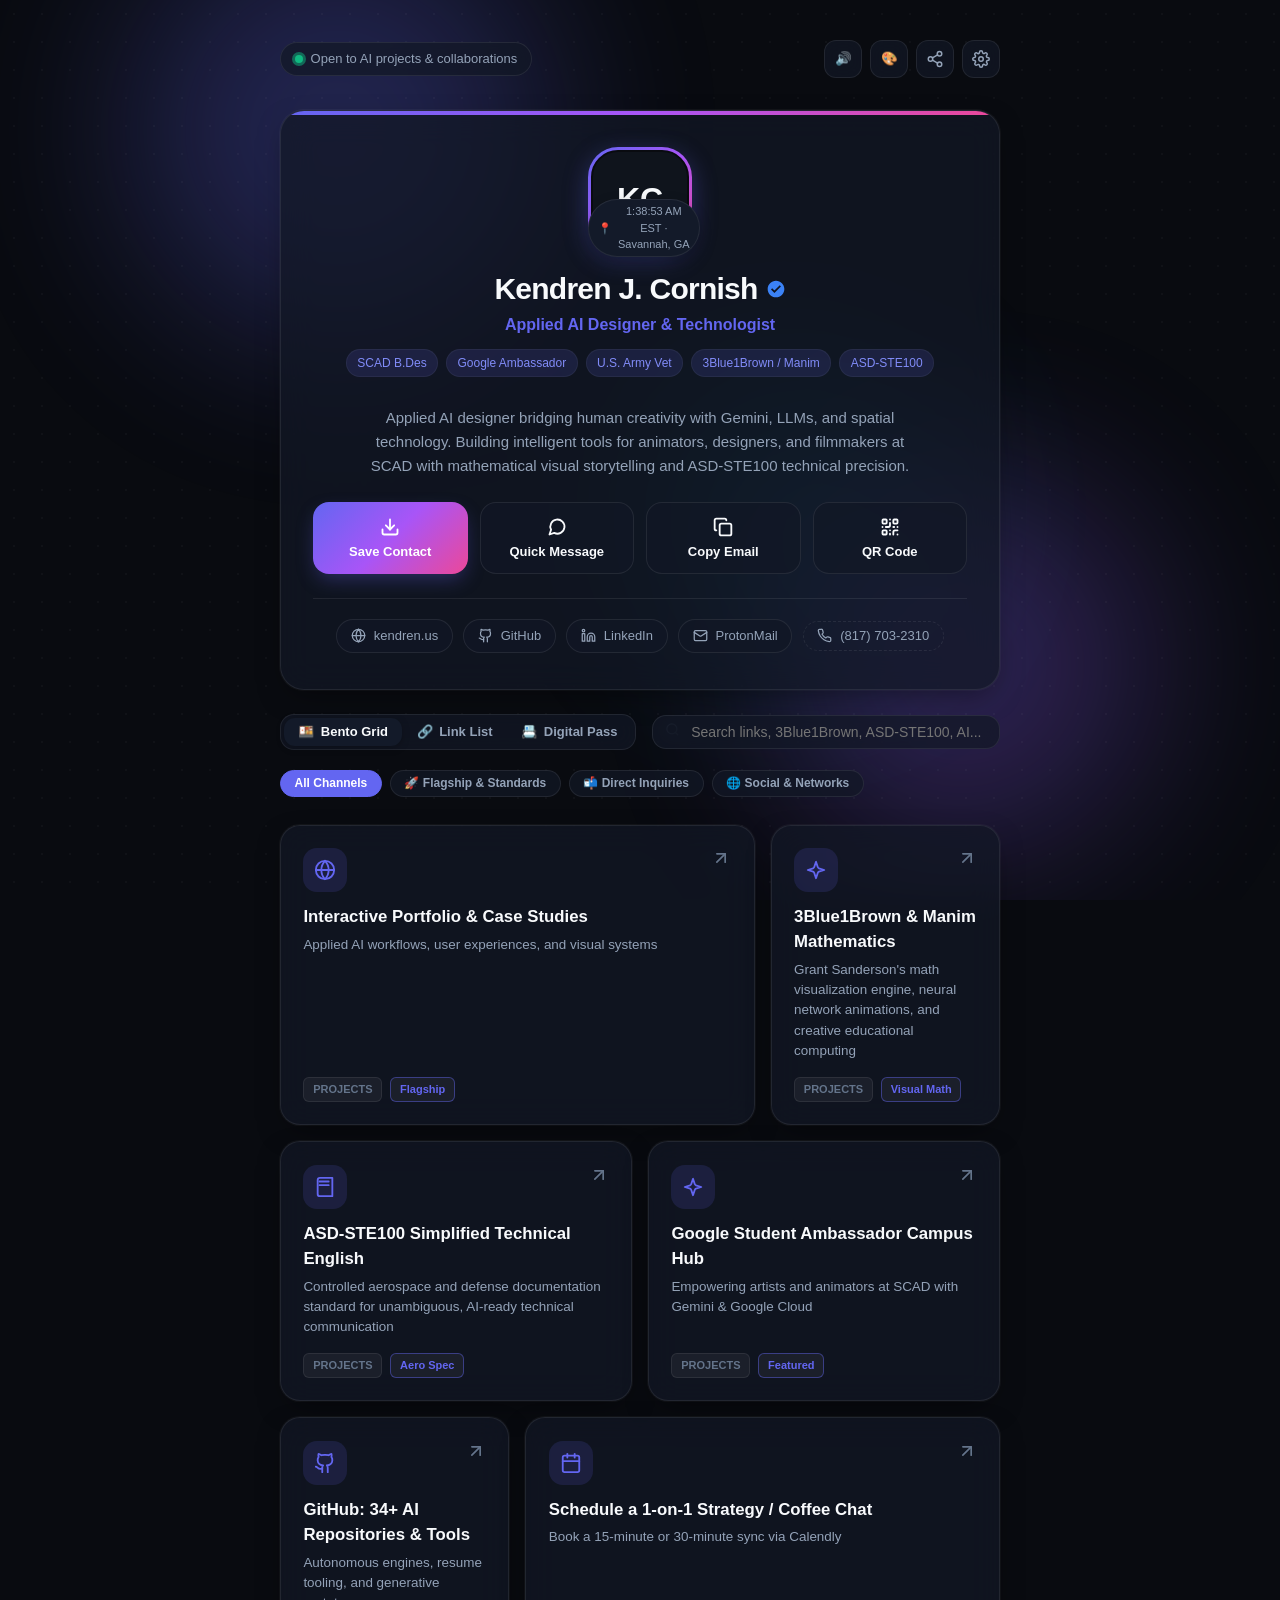
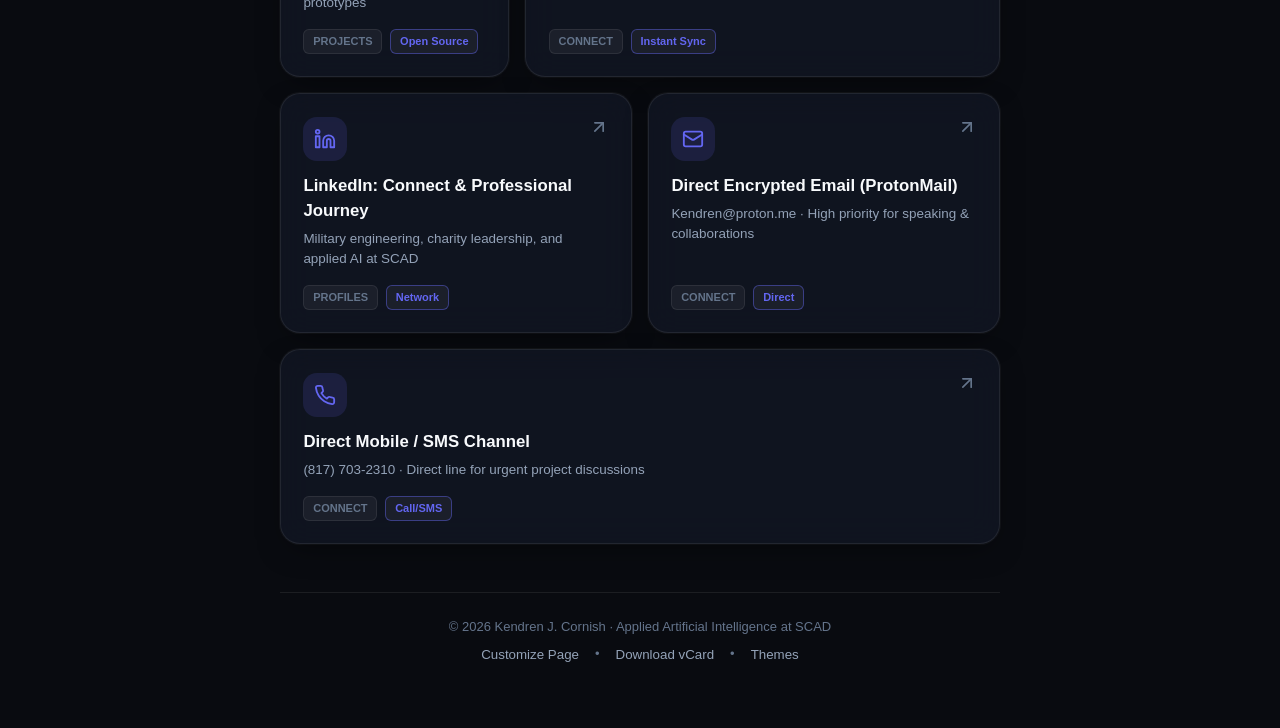
==== index.html @ c7f5c0e2 "feat: ultimate contact landing page with 3Blue1Brown and ASD-STE100" ====
<!DOCTYPE html>
<html lang="en">
<head>
  <meta charset="UTF-8">
  <meta name="viewport" content="width=device-width, initial-scale=1.0, maximum-scale=1.0, user-scalable=no">
  <title>Kendren J. Cornish | Ultimate Contact Link Hub</title>
  <meta name="description" content="Applied AI Designer & Technologist at SCAD. Connect, view featured AI projects, schedule a call, or save digital vCard.">
  <meta name="theme-color" content="#090b10">
  
  <!-- Open Graph / Social Sharing Meta -->
  <meta property="og:type" content="website">
  <meta property="og:title" content="Kendren J. Cornish | Ultimate Contact Link Hub">
  <meta property="og:description" content="Applied AI Designer & Technologist at SCAD. Connect, view featured AI projects, 3Blue1Brown visualizations, ASD-STE100 technical documentation, or save contact info directly.">
  <meta property="og:url" content="https://kendren.us">
  
  <link rel="stylesheet" href="style.css">
</head>
<body>

  <!-- Ambient Dynamic Lighting & Grid -->
  <div class="ambient-bg">
    <div class="ambient-orb ambient-orb-1"></div>
    <div class="ambient-orb ambient-orb-2"></div>
    <div class="ambient-orb ambient-orb-3"></div>
  </div>
  <div class="grid-overlay"></div>

  <!-- Confetti Canvas -->
  <canvas id="confetti-canvas"></canvas>

  <!-- Floating Toast Notifications -->
  <div id="toast-container" class="toast-container"></div>

  <!-- Main Container -->
  <main class="page-container">

    <!-- Top Navigation & Controls -->
    <header class="top-nav">
      <div class="brand-pill">
        <span class="status-dot-pulse"></span>
        <span id="profile-status-text">Open to AI projects & collaborations</span>
      </div>

      <div class="nav-actions">
        <button id="sound-toggle-btn" class="icon-btn" onclick="toggleSound()" title="Toggle Sound Feedback">
          🔊
        </button>
        <button class="icon-btn" onclick="cycleTheme()" title="Switch Visual Theme">
          🎨
        </button>
        <button class="icon-btn" onclick="shareCurrentUrl()" title="Share Link">
          <svg width="18" height="18" viewBox="0 0 24 24" fill="none" stroke="currentColor" stroke-width="2" stroke-linecap="round" stroke-linejoin="round"><circle cx="18" cy="5" r="3"/><circle cx="6" cy="12" r="3"/><circle cx="18" cy="19" r="3"/><line x1="8.59" x2="15.42" y1="13.51" y2="17.49"/><line x1="15.41" x2="8.59" y1="6.51" y2="10.49"/></svg>
        </button>
        <button class="icon-btn" onclick="openCustomizer()" title="Customize Page">
          <svg width="18" height="18" viewBox="0 0 24 24" fill="none" stroke="currentColor" stroke-width="2" stroke-linecap="round" stroke-linejoin="round"><circle cx="12" cy="12" r="3"/><path d="M19.4 15a1.65 1.65 0 0 0 .33 1.82l.06.06a2 2 0 0 1 0 2.83 2 2 0 0 1-2.83 0l-.06-.06a1.65 1.65 0 0 0-1.82-.33 1.65 1.65 0 0 0-1 1.51V21a2 2 0 0 1-2 2 2 2 0 0 1-2-2v-.09A1.65 1.65 0 0 0 9 19.4a1.65 1.65 0 0 0-1.82.33l-.06.06a2 2 0 0 1-2.83 0 2 2 0 0 1 0-2.83l.06-.06a1.65 1.65 0 0 0 .33-1.82 1.65 1.65 0 0 0-1.51-1H3a2 2 0 0 1-2-2 2 2 0 0 1 2-2h.09A1.65 1.65 0 0 0 4.6 9a1.65 1.65 0 0 0-.33-1.82l-.06-.06a2 2 0 0 1 0-2.83 2 2 0 0 1 2.83 0l.06.06a1.65 1.65 0 0 0 1.82.33H9a1.65 1.65 0 0 0 1-1.51V3a2 2 0 0 1 2-2 2 2 0 0 1 2 2v.09a1.65 1.65 0 0 0 1 1.51 1.65 1.65 0 0 0 1.82-.33l.06-.06a2 2 0 0 1 2.83 0 2 2 0 0 1 0 2.83l-.06.06a1.65 1.65 0 0 0-.33 1.82V9a1.65 1.65 0 0 0 1.51 1H21a2 2 0 0 1 2 2 2 2 0 0 1-2 2h-.09a1.65 1.65 0 0 0-1.51 1z"/></svg>
        </button>
      </div>
    </header>

    <!-- Hero Card Profile Hub -->
    <section class="hero-card">
      <div class="hero-header">
        <div class="avatar-wrapper">
          <div class="avatar-frame" id="avatar-container">
            <div class="avatar-fallback">KC</div>
          </div>
          <div class="badge-location-time">
            <span>📍</span>
            <span id="live-clock">Loading live time...</span>
          </div>
        </div>

        <div class="hero-identity">
          <h1 class="profile-name" id="profile-name">
            Kendren J. Cornish
            <span class="verified-badge" title="Verified Identity">
              <svg width="20" height="20" viewBox="0 0 24 24" fill="currentColor"><path d="M12 2C6.5 2 2 6.5 2 12s4.5 10 10 10 10-4.5 10-10S17.5 2 12 2zm-1.9 14.7l-4.1-4.1 1.4-1.4 2.7 2.7 6.4-6.4 1.4 1.4-7.8 7.8z"/></svg>
            </span>
          </h1>
          <p class="profile-title" id="profile-title">Applied AI Designer & Technologist</p>
          <div class="profile-badges" id="profile-badges">
            <span class="chip">SCAD B.Des</span>
            <span class="chip">Google Ambassador</span>
            <span class="chip">U.S. Army Vet</span>
            <span class="chip">3Blue1Brown / Manim</span>
            <span class="chip">ASD-STE100 Spec</span>
          </div>
        </div>

        <p class="profile-bio" id="profile-bio">
          Applied AI designer bridging human creativity with Gemini, LLMs, and spatial technology. Building intelligent tools for animators, designers, and filmmakers at SCAD with mathematical visual storytelling and ASD-STE100 technical precision.
        </p>

        <!-- Direct Action Superpower Grid -->
        <div class="action-grid">
          <button id="btn-save-vcard" class="cta-button primary" title="Download iOS / Android vCard contact file">
            <svg width="20" height="20" viewBox="0 0 24 24" fill="none" stroke="currentColor" stroke-width="2.2" stroke-linecap="round" stroke-linejoin="round"><path d="M21 15v4a2 2 0 0 1-2 2H5a2 2 0 0 1-2-2v-4"/><polyline points="7 10 12 15 17 10"/><line x1="12" x2="12" y1="15" y2="3"/></svg>
            <span>Save Contact</span>
          </button>

          <button id="btn-open-msg" class="cta-button" title="Send a direct message">
            <svg width="20" height="20" viewBox="0 0 24 24" fill="none" stroke="currentColor" stroke-width="2.2" stroke-linecap="round" stroke-linejoin="round"><path d="m3 21 1.9-5.7a8.5 8.5 0 1 1 3.8 3.8z"/></svg>
            <span>Quick Message</span>
          </button>

          <button id="btn-copy-email" class="cta-button" title="Copy Kendren@proton.me to clipboard">
            <svg width="20" height="20" viewBox="0 0 24 24" fill="none" stroke="currentColor" stroke-width="2.2" stroke-linecap="round" stroke-linejoin="round"><rect width="14" height="14" x="8" y="8" rx="2" ry="2"/><path d="M4 16c-1.1 0-2-.9-2-2V4c0-1.1.9-2 2-2h10c1.1 0 2 .9 2 2"/></svg>
            <span>Copy Email</span>
          </button>

          <button id="btn-open-qr" class="cta-button" title="Open QR Code to share in person">
            <svg width="20" height="20" viewBox="0 0 24 24" fill="none" stroke="currentColor" stroke-width="2.2" stroke-linecap="round" stroke-linejoin="round"><rect width="5" height="5" x="3" y="3" rx="1"/><rect width="5" height="5" x="16" y="3" rx="1"/><rect width="5" height="5" x="3" y="16" rx="1"/><path d="M21 16h-3a2 2 0 0 0-2 2v3"/><path d="M21 21v.01"/><path d="M12 7v3a2 2 0 0 1-2 2H7"/><path d="M3 12h.01"/><path d="M12 3h.01"/><path d="M12 16v.01"/><path d="M16 12h1"/><path d="M21 12v.01"/><path d="M12 21v-1"/></svg>
            <span>QR Code</span>
          </button>
        </div>

        <!-- Social Pills Tray -->
        <div class="social-tray">
          <a href="https://kendren.us" target="_blank" rel="noopener noreferrer" class="social-pill" onclick="sounds.playPop()">
            <svg width="15" height="15" viewBox="0 0 24 24" fill="none" stroke="currentColor" stroke-width="2" stroke-linecap="round" stroke-linejoin="round"><circle cx="12" cy="12" r="10"/><path d="M12 2a14.5 14.5 0 0 0 0 20 14.5 14.5 0 0 0 0-20"/><path d="M2 12h20"/></svg>
            <span>kendren.us</span>
          </a>
          <a href="https://github.com/cornishlikeadam" target="_blank" rel="noopener noreferrer" class="social-pill" onclick="sounds.playPop()">
            <svg width="15" height="15" viewBox="0 0 24 24" fill="none" stroke="currentColor" stroke-width="2" stroke-linecap="round" stroke-linejoin="round"><path d="M15 22v-4a4.8 4.8 0 0 0-1-3.5c3 0 6-2 6-5.5.08-1.25-.27-2.48-1-3.5.28-1.15.28-2.35 0-3.5 0 0-1 0-3 1.5-2.64-.5-5.36-.5-8 0C6 2 5 2 5 2c-.3 1.15-.3 2.35 0 3.5A5.403 5.403 0 0 0 4 9c0 3.5 3 5.5 6 5.5-.39.49-.68 1.05-.85 1.65-.17.6-.22 1.23-.15 1.85v4"/><path d="M9 18c-4.51 2-5-2-7-2"/></svg>
            <span>GitHub</span>
          </a>
          <a href="https://linkedin.com/in/kendren-cornish" target="_blank" rel="noopener noreferrer" class="social-pill" onclick="sounds.playPop()">
            <svg width="15" height="15" viewBox="0 0 24 24" fill="none" stroke="currentColor" stroke-width="2" stroke-linecap="round" stroke-linejoin="round"><path d="M16 8a6 6 0 0 1 6 6v7h-4v-7a2 2 0 0 0-2-2 2 2 0 0 0-2 2v7h-4v-7a6 6 0 0 1 6-6z"/><rect width="4" height="12" x="2" y="9"/><circle cx="4" cy="4" r="2"/></svg>
            <span>LinkedIn</span>
          </a>
          <a href="mailto:Kendren@proton.me" class="social-pill" onclick="sounds.playPop()">
            <svg width="15" height="15" viewBox="0 0 24 24" fill="none" stroke="currentColor" stroke-width="2" stroke-linecap="round" stroke-linejoin="round"><rect width="20" height="16" x="2" y="4" rx="2"/><path d="m22 7-8.97 5.7a1.94 1.94 0 0 1-2.06 0L2 7"/></svg>
            <span>ProtonMail</span>
          </a>
          <button id="btn-copy-phone" class="social-pill" style="cursor: pointer; background: transparent; border: 1px dashed var(--border-color);">
            <svg width="15" height="15" viewBox="0 0 24 24" fill="none" stroke="currentColor" stroke-width="2" stroke-linecap="round" stroke-linejoin="round"><path d="M22 16.92v3a2 2 0 0 1-2.18 2 19.79 19.79 0 0 1-8.63-3.07 19.5 19.5 0 0 1-6-6 19.79 19.79 0 0 1-3.07-8.67A2 2 0 0 1 4.11 2h3a2 2 0 0 1 2 1.72 12.84 12.84 0 0 0 .7 2.81 2 2 0 0 1-.45 2.11L8.09 9.91a16 16 0 0 0 6 6l1.27-1.27a2 2 0 0 1 2.11-.45 12.84 12.84 0 0 0 2.81.7A2 2 0 0 1 22 16.92z"/></svg>
            <span>(817) 703-2310</span>
          </button>
        </div>
      </div>
    </section>

    <!-- Controls Bar: View Modes & Search -->
    <div class="controls-bar">
      <div class="view-tabs">
        <button id="tab-bento" class="view-tab active">
          <span>🍱</span> Bento Grid
        </button>
        <button id="tab-links" class="view-tab">
          <span>🔗</span> Link List
        </button>
        <button id="tab-vcard" class="view-tab">
          <span>📇</span> Digital Pass
        </button>
      </div>

      <div class="search-box">
        <span class="search-icon">
          <svg width="15" height="15" viewBox="0 0 24 24" fill="none" stroke="currentColor" stroke-width="2"><circle cx="11" cy="11" r="8"/><path d="m21 21-4.3-4.3"/></svg>
        </span>
        <input type="text" id="search-input" class="search-input" placeholder="Search links, 3Blue1Brown, ASD-STE100, AI...">
      </div>
    </div>

    <!-- Category Filter Chips -->
    <div class="category-filters">
      <button class="filter-chip active" data-category="all">All Channels</button>
      <button class="filter-chip" data-category="projects">🚀 Flagship & Standards</button>
      <button class="filter-chip" data-category="connect">📬 Direct Inquiries</button>
      <button class="filter-chip" data-category="profiles">🌐 Social & Networks</button>
    </div>

    <!-- VIEW 1: Bento Grid Container -->
    <section id="bento-view" class="bento-grid"></section>

    <!-- VIEW 2: Links List Container -->
    <section id="links-view" class="links-list" style="display: none;"></section>

    <!-- VIEW 3: Digital Wallet vCard Container -->
    <section id="vcard-view" class="vcard-view-container" style="display: none;">
      <div class="wallet-card">
        <div class="wallet-card-chip"></div>
        <h2 class="wallet-card-name" id="wallet-name">Kendren J. Cornish</h2>
        <div class="wallet-card-sub" id="wallet-title">Applied AI Designer & Technologist</div>
        <div class="wallet-card-details" id="wallet-details-box"></div>
        <div class="wallet-actions">
          <button id="wallet-download-btn" class="btn-primary-block">
            <svg width="18" height="18" viewBox="0 0 24 24" fill="none" stroke="currentColor" stroke-width="2.2"><path d="M21 15v4a2 2 0 0 1-2 2H5a2 2 0 0 1-2-2v-4"/><polyline points="7 10 12 15 17 10"/><line x1="12" x2="12" y1="15" y2="3"/></svg>
            Save to Contacts (.vcf)
          </button>
        </div>
      </div>
    </section>

    <!-- Footer -->
    <footer class="page-footer">
      <p>© 2026 Kendren J. Cornish · Applied Artificial Intelligence at SCAD</p>
      <div class="footer-meta">
        <button class="footer-link" style="background:none; border:none; cursor:pointer;" onclick="openCustomizer()">Customize Page</button>
        <span>•</span>
        <button class="footer-link" style="background:none; border:none; cursor:pointer;" onclick="downloadVCard()">Download vCard</button>
        <span>•</span>
        <button class="footer-link" style="background:none; border:none; cursor:pointer;" onclick="cycleTheme()">Themes</button>
      </div>
    </footer>

  </main>

  <!-- =======================================================================
       MODAL 1: QR CODE SHARE
       ======================================================================= -->
  <div id="qr-modal" class="modal-overlay">
    <div class="modal-content">
      <button class="modal-close-btn" onclick="closeQrModal()">✕</button>
      <h3 class="modal-title">Scan & Share Contact</h3>
      <p class="modal-sub">Scan with any mobile camera to view this contact page instantly.</p>

      <div class="qr-display-box" id="qr-canvas-wrapper"></div>

      <div class="qr-link-copy">
        <span style="overflow: hidden; text-overflow: ellipsis; white-space: nowrap; flex: 1;" id="qr-url-text">https://kendren.us</span>
        <button class="icon-btn" style="width: 32px; height: 32px;" onclick="copyToClipboard(document.getElementById('qr-url-text').textContent, 'URL copied!')" title="Copy URL">
          <svg width="14" height="14" viewBox="0 0 24 24" fill="none" stroke="currentColor" stroke-width="2"><rect width="14" height="14" x="8" y="8" rx="2" ry="2"/><path d="M4 16c-1.1 0-2-.9-2-2V4c0-1.1.9-2 2-2h10c1.1 0 2 .9 2 2"/></svg>
        </button>
      </div>

      <button class="btn-primary-block" onclick="downloadQrImage()">
        <svg width="18" height="18" viewBox="0 0 24 24" fill="none" stroke="currentColor" stroke-width="2"><path d="M21 15v4a2 2 0 0 1-2 2H5a2 2 0 0 1-2-2v-4"/><polyline points="7 10 12 15 17 10"/><line x1="12" x2="12" y1="15" y2="3"/></svg>
        Download QR Code Image
      </button>
      <button class="btn-secondary-block" onclick="shareCurrentUrl()">
        Share via Mobile Sheet
      </button>
    </div>
  </div>

  <!-- =======================================================================
       MODAL 2: DIRECT QUICK MESSAGE
       ======================================================================= -->
  <div id="message-modal" class="modal-overlay">
    <div class="modal-content">
      <button class="modal-close-btn" onclick="closeMessageModal()">✕</button>
      <h3 class="modal-title">Send a Direct Message</h3>
      <p class="modal-sub">Send an inquiry directly to Kendren's priority ProtonMail inbox.</p>

      <form id="quick-message-form">
        <div class="form-group">
          <label class="form-label" for="msg-sender-name">Your Name</label>
          <input type="text" id="msg-sender-name" class="form-input" placeholder="e.g. Maya Chen" required>
        </div>

        <div class="form-group">
          <label class="form-label" for="msg-sender-email">Your Email Address</label>
          <input type="email" id="msg-sender-email" class="form-input" placeholder="e.g. maya@domain.com" required>
        </div>

        <div class="form-group">
          <label class="form-label" for="msg-topic">Topic / Purpose</label>
          <select id="msg-topic" class="form-select">
            <option value="AI Collaboration / Freelance Project">AI Collaboration / Freelance Project</option>
            <option value="Google Student Ambassador Inquiry">Google Student Ambassador Inquiry</option>
            <option value="3Blue1Brown / Mathematical Animation">3Blue1Brown / Mathematical Animation</option>
            <option value="ASD-STE100 & Technical Documentation">ASD-STE100 & Technical Documentation</option>
            <option value="Speaking, Workshop, or Panel">Speaking, Workshop, or Panel</option>
            <option value="Coffee Chat / General Networking">Coffee Chat / General Networking</option>
          </select>
        </div>

        <div class="form-group">
          <label class="form-label" for="msg-text">Message Note</label>
          <textarea id="msg-text" class="form-textarea" placeholder="Tell Kendren about your project, timeline, or idea..." required></textarea>
        </div>

        <button type="submit" class="btn-primary-block">
          <svg width="18" height="18" viewBox="0 0 24 24" fill="none" stroke="currentColor" stroke-width="2"><line x1="22" y1="2" x2="11" y2="13"/><polygon points="22 2 15 22 11 13 2 9 22 2"/></svg>
          Send via Email Client
        </button>

        <button type="button" class="btn-secondary-block" onclick="copyMessageDraft()">
          Copy Message Draft Instead
        </button>
      </form>
    </div>
  </div>

  <!-- =======================================================================
       DRAWER: IN-PAGE LIVE CUSTOMIZER & EXPORTER
       ======================================================================= -->
  <div id="customizer-drawer" class="drawer-overlay">
    <div class="drawer-panel">
      <div class="drawer-header">
        <h3 style="font-size: 1.15rem; font-weight: 700;">⚙️ Profile Customizer</h3>
        <button class="modal-close-btn" onclick="closeCustomizer()" style="position: static;">✕</button>
      </div>

      <div class="drawer-body">
        <p style="font-size: 0.8125rem; color: var(--text-muted); margin-bottom: 1.25rem;">
          Edit any field below to customize your landing page in real time. All changes are saved automatically to local storage.
        </p>

        <div class="form-group">
          <label class="form-label">Full Name</label>
          <input type="text" id="cust-name" class="form-input">
        </div>

        <div class="form-group">
          <label class="form-label">Professional Title</label>
          <input type="text" id="cust-title" class="form-input">
        </div>

        <div class="form-group">
          <label class="form-label">Status Text</label>
          <input type="text" id="cust-status" class="form-input">
        </div>

        <div class="form-group">
          <label class="form-label">Badges (comma separated)</label>
          <input type="text" id="cust-badges" class="form-input">
        </div>

        <div class="form-group">
          <label class="form-label">Bio Description</label>
          <textarea id="cust-bio" class="form-textarea"></textarea>
        </div>

        <div class="form-group">
          <label class="form-label">Location</label>
          <input type="text" id="cust-location" class="form-input">
        </div>

        <div class="form-group">
          <label class="form-label">Email Address</label>
          <input type="email" id="cust-email" class="form-input">
        </div>

        <div class="form-group">
          <label class="form-label">Phone Number</label>
          <input type="text" id="cust-phone" class="form-input">
        </div>

        <div class="form-group">
          <label class="form-label">Personal Website URL</label>
          <input type="url" id="cust-website" class="form-input">
        </div>

        <div class="form-group">
          <label class="form-label">Avatar Image URL (Leave blank for initials)</label>
          <input type="text" id="cust-avatar" class="form-input" placeholder="https://example.com/photo.jpg">
        </div>

        <div class="form-group">
          <label class="form-label">Visual Theme</label>
          <select id="cust-theme" class="form-select">
            <option value="obsidian-dark">Obsidian Dark (Default)</option>
            <option value="studio-light">Studio Light (Minimalist)</option>
            <option value="cyber-violet">Cyber Violet (Electric)</option>
            <option value="terminal-emerald">Terminal Emerald (Slate & Green)</option>
          </select>
        </div>
      </div>

      <div class="drawer-footer">
        <button class="btn-primary-block" onclick="saveCustomizer()">
          Save & Apply Changes
        </button>
        <button class="btn-secondary-block" onclick="exportCustomizedHtml()" title="Download a standalone index.html with your changes baked in">
          🚀 Export Standalone index.html
        </button>
        <button class="footer-link" style="background: none; border: none; font-size: 0.75rem; color: #ef4444; cursor: pointer; text-align: center; margin-top: 0.25rem;" onclick="resetDefaultState()">
          Reset to Factory Defaults
        </button>
      </div>
    </div>
  </div>

  <!-- QR Code Generator Library -->
  <script src="qrcode.min.js"></script>
  <!-- Application Logic -->
  <script src="app.js"></script>
</body>
</html>
---- style.css ----
/* ==========================================================================
   THE ULTIMATE CONTACT LINK LANDING PAGE
   Theme Variables, Glassmorphism, Micro-Interactions, and Responsive Design
   ========================================================================== */

:root {
  /* Default: Obsidian Dark */
  --bg-primary: #090b10;
  --bg-secondary: #0f141c;
  --bg-card: rgba(18, 24, 38, 0.72);
  --bg-card-hover: rgba(26, 35, 54, 0.88);
  --bg-card-solid: #131a29;
  --border-color: rgba(255, 255, 255, 0.08);
  --border-hover: rgba(99, 102, 241, 0.45);
  --text-primary: #f8fafc;
  --text-secondary: #94a3b8;
  --text-muted: #64748b;
  --accent-primary: #6366f1;
  --accent-secondary: #8b5cf6;
  --accent-glow: rgba(99, 102, 241, 0.35);
  --accent-gradient: linear-gradient(135deg, #6366f1 0%, #a855f7 50%, #ec4899 100%);
  --badge-bg: rgba(99, 102, 241, 0.15);
  --badge-text: #818cf8;
  --success: #10b981;
  --success-glow: rgba(16, 185, 129, 0.25);
  --card-shadow: 0 10px 30px -10px rgba(0, 0, 0, 0.5), 0 0 1px 1px rgba(255, 255, 255, 0.05);
  --modal-backdrop: rgba(4, 6, 12, 0.8);
  --font-sans: -apple-system, BlinkMacSystemFont, "Segoe UI", Roboto, "Helvetica Neue", Arial, sans-serif;
  --font-mono: ui-monospace, SFMono-Regular, Menlo, Monaco, Consolas, monospace;
}

[data-theme="studio-light"] {
  --bg-primary: #f8fafc;
  --bg-secondary: #f1f5f9;
  --bg-card: rgba(255, 255, 255, 0.85);
  --bg-card-hover: rgba(255, 255, 255, 0.98);
  --bg-card-solid: #ffffff;
  --border-color: rgba(15, 23, 42, 0.08);
  --border-hover: rgba(79, 70, 229, 0.4);
  --text-primary: #0f172a;
  --text-secondary: #475569;
  --text-muted: #94a3b8;
  --accent-primary: #4f46e5;
  --accent-secondary: #7c3aed;
  --accent-glow: rgba(79, 70, 229, 0.2);
  --accent-gradient: linear-gradient(135deg, #4f46e5 0%, #7c3aed 50%, #db2777 100%);
  --badge-bg: rgba(79, 70, 229, 0.1);
  --badge-text: #4338ca;
  --success: #059669;
  --success-glow: rgba(5, 150, 105, 0.2);
  --card-shadow: 0 10px 25px -5px rgba(15, 23, 42, 0.06), 0 0 1px 1px rgba(15, 23, 42, 0.04);
  --modal-backdrop: rgba(15, 23, 42, 0.45);
}

[data-theme="cyber-violet"] {
  --bg-primary: #0c0714;
  --bg-secondary: #160c24;
  --bg-card: rgba(30, 15, 50, 0.65);
  --bg-card-hover: rgba(45, 20, 75, 0.85);
  --bg-card-solid: #210d37;
  --border-color: rgba(217, 70, 239, 0.16);
  --border-hover: rgba(217, 70, 239, 0.55);
  --text-primary: #fae8ff;
  --text-secondary: #d8b4fe;
  --text-muted: #a855f7;
  --accent-primary: #d946ef;
  --accent-secondary: #06b6d4;
  --accent-glow: rgba(217, 70, 239, 0.4);
  --accent-gradient: linear-gradient(135deg, #d946ef 0%, #8b5cf6 50%, #06b6d4 100%);
  --badge-bg: rgba(217, 70, 239, 0.18);
  --badge-text: #f0abfc;
  --success: #10b981;
  --success-glow: rgba(16, 185, 129, 0.3);
  --card-shadow: 0 10px 30px -10px rgba(0, 0, 0, 0.7), 0 0 15px rgba(217, 70, 239, 0.15);
  --modal-backdrop: rgba(7, 3, 12, 0.85);
}

[data-theme="terminal-emerald"] {
  --bg-primary: #05100b;
  --bg-secondary: #0a1f16;
  --bg-card: rgba(12, 34, 25, 0.7);
  --bg-card-hover: rgba(18, 48, 36, 0.88);
  --bg-card-solid: #0d281e;
  --border-color: rgba(52, 211, 153, 0.16);
  --border-hover: rgba(52, 211, 153, 0.55);
  --text-primary: #ecfdf5;
  --text-secondary: #a7f3d0;
  --text-muted: #6ee7b7;
  --accent-primary: #10b981;
  --accent-secondary: #34d399;
  --accent-glow: rgba(16, 185, 129, 0.4);
  --accent-gradient: linear-gradient(135deg, #10b981 0%, #059669 50%, #047857 100%);
  --badge-bg: rgba(16, 185, 129, 0.18);
  --badge-text: #6ee7b7;
  --success: #34d399;
  --success-glow: rgba(52, 211, 153, 0.3);
  --card-shadow: 0 10px 30px -10px rgba(0, 0, 0, 0.8), 0 0 15px rgba(16, 185, 129, 0.12);
  --modal-backdrop: rgba(2, 8, 5, 0.85);
}

/* Base Reset & Typography */
* {
  box-sizing: border-box;
  margin: 0;
  padding: 0;
  -webkit-tap-highlight-color: transparent;
}

html {
  font-family: var(--font-sans);
  background-color: var(--bg-primary);
  color: var(--text-primary);
  scroll-behavior: smooth;
  font-size: 16px;
  line-height: 1.5;
}

body {
  min-height: 100vh;
  position: relative;
  overflow-x: hidden;
  display: flex;
  flex-direction: column;
  align-items: center;
  transition: background-color 0.3s ease, color 0.3s ease;
}

/* Ambient Floating Background Orbs */
.ambient-bg {
  position: fixed;
  top: 0;
  left: 0;
  right: 0;
  bottom: 0;
  pointer-events: none;
  z-index: 0;
  overflow: hidden;
}

.ambient-orb {
  position: absolute;
  border-radius: 50%;
  filter: blur(90px);
  opacity: 0.28;
  animation: floatOrb 18s ease-in-out infinite alternate;
}

.ambient-orb-1 {
  width: 420px;
  height: 420px;
  background: var(--accent-primary);
  top: -80px;
  left: 10%;
  animation-duration: 22s;
}

.ambient-orb-2 {
  width: 380px;
  height: 380px;
  background: var(--accent-secondary);
  bottom: 5%;
  right: 10%;
  animation-duration: 26s;
  animation-delay: -5s;
}

.ambient-orb-3 {
  width: 300px;
  height: 300px;
  background: #06b6d4;
  top: 40%;
  left: 50%;
  opacity: 0.16;
  animation-duration: 18s;
  animation-delay: -10s;
}

@keyframes floatOrb {
  0% { transform: translate(0, 0) scale(1); }
  50% { transform: translate(40px, 30px) scale(1.08); }
  100% { transform: translate(-30px, 60px) scale(0.95); }
}

/* Grid Pattern Overlay */
.grid-overlay {
  position: fixed;
  inset: 0;
  background-image: radial-gradient(var(--border-color) 1px, transparent 1px);
  background-size: 28px 28px;
  opacity: 0.4;
  pointer-events: none;
  z-index: 0;
}

/* Main Container */
.page-container {
  position: relative;
  z-index: 1;
  width: 100%;
  max-width: 760px;
  padding: 2.5rem 1.25rem 4rem;
  margin: 0 auto;
}

/* Top App Bar */
.top-nav {
  display: flex;
  align-items: center;
  justify-content: space-between;
  margin-bottom: 2rem;
  gap: 0.75rem;
}

.brand-pill {
  display: inline-flex;
  align-items: center;
  gap: 0.5rem;
  background: var(--bg-card);
  border: 1px solid var(--border-color);
  backdrop-filter: blur(12px);
  padding: 0.4rem 0.85rem;
  border-radius: 9999px;
  font-size: 0.8125rem;
  font-weight: 500;
  color: var(--text-secondary);
}

.status-dot-pulse {
  position: relative;
  display: inline-block;
  width: 8px;
  height: 8px;
  background-color: var(--success);
  border-radius: 50%;
}

.status-dot-pulse::after {
  content: "";
  position: absolute;
  inset: -3px;
  border-radius: 50%;
  background-color: var(--success);
  opacity: 0.5;
  animation: pulseAnim 2s cubic-bezier(0.4, 0, 0.6, 1) infinite;
}

@keyframes pulseAnim {
  0%, 100% { transform: scale(1); opacity: 0.6; }
  50% { transform: scale(2); opacity: 0; }
}

.nav-actions {
  display: flex;
  align-items: center;
  gap: 0.5rem;
}

.icon-btn {
  display: inline-flex;
  align-items: center;
  justify-content: center;
  width: 38px;
  height: 38px;
  border-radius: 12px;
  background: var(--bg-card);
  border: 1px solid var(--border-color);
  color: var(--text-secondary);
  cursor: pointer;
  transition: all 0.2s ease;
  backdrop-filter: blur(12px);
}

.icon-btn:hover {
  background: var(--bg-card-hover);
  color: var(--text-primary);
  border-color: var(--border-hover);
  transform: translateY(-1px);
}

.icon-btn:active {
  transform: translateY(1px);
}

/* Profile Card / Hero Section */
.hero-card {
  background: var(--bg-card);
  backdrop-filter: blur(16px);
  -webkit-backdrop-filter: blur(16px);
  border: 1px solid var(--border-color);
  border-radius: 24px;
  padding: 2.25rem 2rem;
  box-shadow: var(--card-shadow);
  margin-bottom: 1.5rem;
  position: relative;
  overflow: hidden;
  transition: border-color 0.25s ease;
}

.hero-card::before {
  content: "";
  position: absolute;
  top: 0;
  left: 0;
  right: 0;
  height: 4px;
  background: var(--accent-gradient);
}

.hero-header {
  display: flex;
  flex-direction: column;
  align-items: center;
  text-align: center;
}

.avatar-wrapper {
  position: relative;
  margin-bottom: 1.25rem;
}

.avatar-frame {
  width: 104px;
  height: 104px;
  border-radius: 30px;
  background: var(--accent-gradient);
  padding: 3px;
  box-shadow: 0 8px 24px var(--accent-glow);
  display: flex;
  align-items: center;
  justify-content: center;
  transition: transform 0.3s cubic-bezier(0.34, 1.56, 0.64, 1);
}

.avatar-frame:hover {
  transform: scale(1.05) rotate(-2deg);
}

.avatar-img, .avatar-fallback {
  width: 100%;
  height: 100%;
  border-radius: 27px;
  object-fit: cover;
  background: var(--bg-secondary);
  display: flex;
  align-items: center;
  justify-content: center;
  font-weight: 700;
  font-size: 2rem;
  color: var(--text-primary);
  border: 2px solid var(--bg-primary);
}

.badge-location-time {
  position: absolute;
  bottom: -6px;
  right: -8px;
  background: var(--bg-card-solid);
  border: 1px solid var(--border-color);
  border-radius: 9999px;
  padding: 0.2rem 0.55rem;
  font-size: 0.6875rem;
  display: flex;
  align-items: center;
  gap: 0.35rem;
  box-shadow: 0 4px 12px rgba(0, 0, 0, 0.25);
  color: var(--text-secondary);
}

.hero-identity {
  margin-bottom: 1rem;
}

.profile-name {
  font-size: 1.875rem;
  font-weight: 800;
  letter-spacing: -0.025em;
  color: var(--text-primary);
  display: inline-flex;
  align-items: center;
  gap: 0.5rem;
  line-height: 1.2;
}

.verified-badge {
  color: #3b82f6;
  display: inline-flex;
}

.profile-title {
  font-size: 1rem;
  font-weight: 600;
  color: var(--accent-primary);
  margin-top: 0.35rem;
}

.profile-badges {
  display: flex;
  flex-wrap: wrap;
  align-items: center;
  justify-content: center;
  gap: 0.5rem;
  margin-top: 0.75rem;
}

.chip {
  display: inline-flex;
  align-items: center;
  gap: 0.35rem;
  padding: 0.25rem 0.65rem;
  border-radius: 9999px;
  font-size: 0.75rem;
  font-weight: 500;
  background: var(--badge-bg);
  color: var(--badge-text);
  border: 1px solid rgba(255, 255, 255, 0.05);
}

.profile-bio {
  max-width: 540px;
  font-size: 0.9375rem;
  line-height: 1.6;
  color: var(--text-secondary);
  margin: 0.85rem auto 1.5rem;
}

/* Quick Action Superpowers Bar */
.action-grid {
  display: grid;
  grid-template-columns: repeat(4, 1fr);
  gap: 0.75rem;
  width: 100%;
}

.cta-button {
  display: flex;
  flex-direction: column;
  align-items: center;
  justify-content: center;
  padding: 0.85rem 0.5rem;
  border-radius: 16px;
  background: var(--bg-card);
  border: 1px solid var(--border-color);
  color: var(--text-primary);
  font-size: 0.8125rem;
  font-weight: 600;
  text-decoration: none;
  cursor: pointer;
  transition: all 0.2s cubic-bezier(0.4, 0, 0.2, 1);
  gap: 0.45rem;
}

.cta-button svg {
  transition: transform 0.2s ease;
}

.cta-button:hover {
  background: var(--bg-card-hover);
  border-color: var(--border-hover);
  transform: translateY(-2px);
  box-shadow: 0 6px 16px -4px var(--accent-glow);
}

.cta-button:hover svg {
  transform: scale(1.1);
}

.cta-button.primary {
  background: var(--accent-gradient);
  color: #ffffff;
  border: none;
  box-shadow: 0 8px 20px -4px var(--accent-glow);
}

.cta-button.primary:hover {
  transform: translateY(-2px);
  filter: brightness(1.1);
  box-shadow: 0 12px 24px -4px var(--accent-glow);
}

/* Social Tray */
.social-tray {
  display: flex;
  align-items: center;
  justify-content: center;
  flex-wrap: wrap;
  gap: 0.65rem;
  margin-top: 1.5rem;
  padding-top: 1.25rem;
  border-top: 1px solid var(--border-color);
  width: 100%;
}

.social-pill {
  display: inline-flex;
  align-items: center;
  gap: 0.5rem;
  padding: 0.4rem 0.85rem;
  border-radius: 9999px;
  background: var(--bg-card);
  border: 1px solid var(--border-color);
  color: var(--text-secondary);
  font-size: 0.8125rem;
  font-weight: 500;
  text-decoration: none;
  transition: all 0.2s ease;
}

.social-pill:hover {
  color: var(--text-primary);
  border-color: var(--border-hover);
  background: var(--bg-card-hover);
  transform: translateY(-1px);
}

/* Layout Controls & Search */
.controls-bar {
  display: flex;
  align-items: center;
  justify-content: space-between;
  gap: 1rem;
  margin-bottom: 1.25rem;
  flex-wrap: wrap;
}

.view-tabs {
  display: inline-flex;
  background: var(--bg-card);
  border: 1px solid var(--border-color);
  border-radius: 14px;
  padding: 3px;
  backdrop-filter: blur(12px);
}

.view-tab {
  padding: 0.4rem 0.9rem;
  border-radius: 11px;
  font-size: 0.8125rem;
  font-weight: 600;
  color: var(--text-secondary);
  background: transparent;
  border: none;
  cursor: pointer;
  display: inline-flex;
  align-items: center;
  gap: 0.4rem;
  transition: all 0.2s ease;
}

.view-tab.active {
  background: var(--bg-card-solid);
  color: var(--text-primary);
  box-shadow: 0 2px 8px rgba(0, 0, 0, 0.2);
}

.search-box {
  flex: 1;
  min-width: 200px;
  position: relative;
}

.search-input {
  width: 100%;
  padding: 0.5rem 1rem 0.5rem 2.4rem;
  border-radius: 14px;
  background: var(--bg-card);
  border: 1px solid var(--border-color);
  color: var(--text-primary);
  font-size: 0.875rem;
  outline: none;
  backdrop-filter: blur(12px);
  transition: all 0.2s ease;
}

.search-input:focus {
  border-color: var(--accent-primary);
  box-shadow: 0 0 0 3px var(--accent-glow);
}

.search-icon {
  position: absolute;
  left: 0.8rem;
  top: 50%;
  transform: translateY(-50%);
  color: var(--text-muted);
  pointer-events: none;
}

/* Category Filter Chips */
.category-filters {
  display: flex;
  gap: 0.5rem;
  overflow-x: auto;
  padding-bottom: 0.5rem;
  margin-bottom: 1.25rem;
  scrollbar-width: none;
}

.category-filters::-webkit-scrollbar {
  display: none;
}

.filter-chip {
  padding: 0.35rem 0.85rem;
  border-radius: 9999px;
  font-size: 0.75rem;
  font-weight: 600;
  background: var(--bg-card);
  border: 1px solid var(--border-color);
  color: var(--text-secondary);
  cursor: pointer;
  white-space: nowrap;
  transition: all 0.2s ease;
}

.filter-chip:hover {
  border-color: var(--border-hover);
  color: var(--text-primary);
}

.filter-chip.active {
  background: var(--accent-primary);
  color: #ffffff;
  border-color: var(--accent-primary);
}

/* ==========================================================================
   VIEW 1: BENTO SHOWCASE GRID
   ========================================================================== */
.bento-grid {
  display: grid;
  grid-template-columns: repeat(12, 1fr);
  gap: 1rem;
  margin-bottom: 2rem;
}

.bento-card {
  background: var(--bg-card);
  backdrop-filter: blur(16px);
  -webkit-backdrop-filter: blur(16px);
  border: 1px solid var(--border-color);
  border-radius: 20px;
  padding: 1.4rem;
  box-shadow: var(--card-shadow);
  position: relative;
  overflow: hidden;
  display: flex;
  flex-direction: column;
  justify-content: space-between;
  text-decoration: none;
  color: inherit;
  transition: all 0.25s cubic-bezier(0.4, 0, 0.2, 1);
}

.bento-card:hover {
  transform: translateY(-3px);
  border-color: var(--border-hover);
  background: var(--bg-card-hover);
  box-shadow: 0 16px 36px -12px rgba(0, 0, 0, 0.5), 0 0 1px 1px var(--border-hover);
}

.col-span-12 { grid-column: span 12; }
.col-span-8  { grid-column: span 8; }
.col-span-7  { grid-column: span 7; }
.col-span-6  { grid-column: span 6; }
.col-span-5  { grid-column: span 5; }
.col-span-4  { grid-column: span 4; }

.bento-header {
  display: flex;
  align-items: flex-start;
  justify-content: space-between;
  margin-bottom: 0.75rem;
}

.bento-icon-wrapper {
  width: 44px;
  height: 44px;
  border-radius: 14px;
  background: var(--badge-bg);
  color: var(--accent-primary);
  display: flex;
  align-items: center;
  justify-content: center;
  font-size: 1.25rem;
}

.bento-arrow {
  color: var(--text-muted);
  transition: transform 0.2s ease, color 0.2s ease;
}

.bento-card:hover .bento-arrow {
  transform: translate(3px, -3px);
  color: var(--accent-primary);
}

.bento-title {
  font-size: 1.05rem;
  font-weight: 700;
  color: var(--text-primary);
  margin-bottom: 0.35rem;
}

.bento-desc {
  font-size: 0.84rem;
  line-height: 1.5;
  color: var(--text-secondary);
}

.bento-footer {
  margin-top: 1rem;
  display: flex;
  align-items: center;
  gap: 0.5rem;
  flex-wrap: wrap;
}

.tag-pill {
  font-size: 0.6875rem;
  font-weight: 600;
  padding: 0.2rem 0.55rem;
  border-radius: 6px;
  background: rgba(255, 255, 255, 0.05);
  color: var(--text-muted);
  border: 1px solid var(--border-color);
}

/* ==========================================================================
   VIEW 2: STREAMLINED LINKS LIST
   ========================================================================== */
.links-list {
  display: flex;
  flex-direction: column;
  gap: 0.85rem;
  margin-bottom: 2rem;
}

.link-card {
  display: flex;
  align-items: center;
  justify-content: space-between;
  background: var(--bg-card);
  backdrop-filter: blur(14px);
  border: 1px solid var(--border-color);
  border-radius: 18px;
  padding: 1rem 1.25rem;
  text-decoration: none;
  color: inherit;
  box-shadow: var(--card-shadow);
  transition: all 0.2s cubic-bezier(0.4, 0, 0.2, 1);
  position: relative;
  overflow: hidden;
}

.link-card::before {
  content: "";
  position: absolute;
  left: 0;
  top: 0;
  bottom: 0;
  width: 3px;
  background: var(--accent-gradient);
  opacity: 0;
  transition: opacity 0.2s ease;
}

.link-card:hover {
  transform: translateY(-2px) translateX(3px);
  border-color: var(--border-hover);
  background: var(--bg-card-hover);
  box-shadow: 0 8px 24px -6px rgba(0, 0, 0, 0.35);
}

.link-card:hover::before {
  opacity: 1;
}

.link-left {
  display: flex;
  align-items: center;
  gap: 1rem;
}

.link-icon-box {
  width: 46px;
  height: 46px;
  border-radius: 14px;
  background: var(--badge-bg);
  color: var(--accent-primary);
  display: flex;
  align-items: center;
  justify-content: center;
  flex-shrink: 0;
  transition: transform 0.2s ease;
}

.link-card:hover .link-icon-box {
  transform: scale(1.08);
}

.link-meta {
  display: flex;
  flex-direction: column;
}

.link-title {
  font-size: 0.95rem;
  font-weight: 700;
  color: var(--text-primary);
  display: flex;
  align-items: center;
  gap: 0.5rem;
}

.link-badge {
  font-size: 0.625rem;
  font-weight: 700;
  text-transform: uppercase;
  letter-spacing: 0.04em;
  padding: 0.15rem 0.45rem;
  border-radius: 9999px;
  background: var(--accent-gradient);
  color: #ffffff;
}

.link-subtitle {
  font-size: 0.8125rem;
  color: var(--text-secondary);
  margin-top: 0.15rem;
}

.link-arrow {
  color: var(--text-muted);
  transition: transform 0.2s ease, color 0.2s ease;
}

.link-card:hover .link-arrow {
  transform: translateX(4px);
  color: var(--accent-primary);
}

/* ==========================================================================
   VIEW 3: VCARD DIGITAL BADGE
   ========================================================================== */
.vcard-view-container {
  display: flex;
  justify-content: center;
  margin-bottom: 2rem;
}

.wallet-card {
  width: 100%;
  max-width: 480px;
  background: linear-gradient(135deg, rgba(30, 27, 75, 0.9) 0%, rgba(15, 23, 42, 0.95) 100%);
  border: 1px solid rgba(255, 255, 255, 0.12);
  border-radius: 24px;
  padding: 2rem;
  box-shadow: 0 20px 40px -10px rgba(0, 0, 0, 0.6), inset 0 1px 1px rgba(255, 255, 255, 0.2);
  position: relative;
  overflow: hidden;
  backdrop-filter: blur(20px);
}

.wallet-card-chip {
  width: 44px;
  height: 34px;
  border-radius: 6px;
  background: linear-gradient(135deg, #fbbf24 0%, #d97706 100%);
  margin-bottom: 1.5rem;
  border: 1px solid rgba(255, 255, 255, 0.3);
  position: relative;
}

.wallet-card-chip::after {
  content: "";
  position: absolute;
  inset: 6px;
  border: 1px solid rgba(0, 0, 0, 0.2);
  border-radius: 3px;
}

.wallet-card-name {
  font-size: 1.5rem;
  font-weight: 800;
  letter-spacing: -0.01em;
  color: #ffffff;
  margin-bottom: 0.25rem;
}

.wallet-card-sub {
  font-size: 0.875rem;
  color: #94a3b8;
  margin-bottom: 1.5rem;
}

.wallet-card-details {
  display: grid;
  grid-template-columns: 1fr 1fr;
  gap: 1rem;
  border-top: 1px solid rgba(255, 255, 255, 0.1);
  padding-top: 1.25rem;
  margin-bottom: 1.5rem;
}

.wallet-detail-item {
  display: flex;
  flex-direction: column;
}

.wallet-label {
  font-size: 0.6875rem;
  text-transform: uppercase;
  letter-spacing: 0.05em;
  color: #64748b;
  font-weight: 600;
}

.wallet-val {
  font-size: 0.8125rem;
  color: #e2e8f0;
  font-weight: 500;
  margin-top: 0.2rem;
  word-break: break-all;
}

.wallet-actions {
  display: flex;
  gap: 0.75rem;
}

/* ==========================================================================
   MODALS, TOASTS, & DRAWER
   ========================================================================== */
.modal-overlay {
  position: fixed;
  inset: 0;
  background: var(--modal-backdrop);
  backdrop-filter: blur(8px);
  -webkit-backdrop-filter: blur(8px);
  z-index: 100;
  display: flex;
  align-items: center;
  justify-content: center;
  padding: 1rem;
  opacity: 0;
  pointer-events: none;
  transition: opacity 0.25s ease;
}

.modal-overlay.active {
  opacity: 1;
  pointer-events: auto;
}

.modal-content {
  background: var(--bg-card-solid);
  border: 1px solid var(--border-color);
  border-radius: 24px;
  padding: 2rem;
  width: 100%;
  max-width: 480px;
  box-shadow: 0 25px 50px -12px rgba(0, 0, 0, 0.6);
  transform: translateY(20px) scale(0.96);
  transition: all 0.25s cubic-bezier(0.34, 1.56, 0.64, 1);
  position: relative;
  max-height: 90vh;
  overflow-y: auto;
}

.modal-overlay.active .modal-content {
  transform: translateY(0) scale(1);
}

.modal-close-btn {
  position: absolute;
  top: 1.25rem;
  right: 1.25rem;
  background: transparent;
  border: none;
  color: var(--text-muted);
  cursor: pointer;
  padding: 0.4rem;
  border-radius: 8px;
  display: flex;
  align-items: center;
  justify-content: center;
}

.modal-close-btn:hover {
  color: var(--text-primary);
  background: var(--bg-secondary);
}

.modal-title {
  font-size: 1.35rem;
  font-weight: 700;
  color: var(--text-primary);
  margin-bottom: 0.5rem;
}

.modal-sub {
  font-size: 0.875rem;
  color: var(--text-secondary);
  margin-bottom: 1.5rem;
}

/* Form Styles */
.form-group {
  margin-bottom: 1.1rem;
}

.form-label {
  display: block;
  font-size: 0.8125rem;
  font-weight: 600;
  color: var(--text-secondary);
  margin-bottom: 0.4rem;
}

.form-input, .form-textarea, .form-select {
  width: 100%;
  padding: 0.75rem 1rem;
  border-radius: 12px;
  background: var(--bg-secondary);
  border: 1px solid var(--border-color);
  color: var(--text-primary);
  font-size: 0.875rem;
  font-family: inherit;
  outline: none;
  transition: border-color 0.2s ease, box-shadow 0.2s ease;
}

.form-input:focus, .form-textarea:focus, .form-select:focus {
  border-color: var(--accent-primary);
  box-shadow: 0 0 0 3px var(--accent-glow);
}

.form-textarea {
  min-height: 100px;
  resize: vertical;
}

.btn-primary-block {
  width: 100%;
  padding: 0.85rem;
  border-radius: 14px;
  background: var(--accent-gradient);
  color: #ffffff;
  border: none;
  font-size: 0.9375rem;
  font-weight: 700;
  cursor: pointer;
  box-shadow: 0 8px 20px -4px var(--accent-glow);
  transition: all 0.2s ease;
  display: flex;
  align-items: center;
  justify-content: center;
  gap: 0.5rem;
}

.btn-primary-block:hover {
  filter: brightness(1.1);
  transform: translateY(-1px);
}

.btn-secondary-block {
  width: 100%;
  padding: 0.85rem;
  border-radius: 14px;
  background: var(--bg-secondary);
  border: 1px solid var(--border-color);
  color: var(--text-primary);
  font-size: 0.875rem;
  font-weight: 600;
  cursor: pointer;
  margin-top: 0.65rem;
  transition: all 0.2s ease;
}

.btn-secondary-block:hover {
  background: var(--bg-card-hover);
  border-color: var(--border-hover);
}

/* QR Code Modal Box */
.qr-display-box {
  background: #ffffff;
  padding: 1.25rem;
  border-radius: 20px;
  display: flex;
  align-items: center;
  justify-content: center;
  margin: 1.25rem auto;
  width: 220px;
  height: 220px;
  box-shadow: 0 10px 25px rgba(0, 0, 0, 0.2);
}

.qr-link-copy {
  display: flex;
  align-items: center;
  gap: 0.5rem;
  background: var(--bg-secondary);
  border: 1px solid var(--border-color);
  padding: 0.6rem 0.85rem;
  border-radius: 12px;
  font-size: 0.8125rem;
  color: var(--text-secondary);
  margin-bottom: 1.25rem;
  word-break: break-all;
}

/* Toast Notifications */
.toast-container {
  position: fixed;
  bottom: 1.5rem;
  right: 1.5rem;
  z-index: 200;
  display: flex;
  flex-direction: column;
  gap: 0.5rem;
  pointer-events: none;
}

.toast {
  background: var(--bg-card-solid);
  border: 1px solid var(--border-color);
  color: var(--text-primary);
  padding: 0.75rem 1.25rem;
  border-radius: 14px;
  font-size: 0.875rem;
  font-weight: 600;
  display: flex;
  align-items: center;
  gap: 0.65rem;
  box-shadow: 0 10px 30px rgba(0, 0, 0, 0.4);
  backdrop-filter: blur(12px);
  pointer-events: auto;
  animation: slideToast 0.3s cubic-bezier(0.34, 1.56, 0.64, 1) forwards;
}

@keyframes slideToast {
  from { transform: translateY(100%) scale(0.9); opacity: 0; }
  to   { transform: translateY(0) scale(1); opacity: 1; }
}

.toast.toast-exit {
  animation: exitToast 0.25s ease forwards;
}

@keyframes exitToast {
  to { transform: translateY(20px) opacity(0); }
}

/* Footer Section */
.page-footer {
  text-align: center;
  margin-top: 3rem;
  padding-top: 1.5rem;
  border-top: 1px solid var(--border-color);
  color: var(--text-muted);
  font-size: 0.8125rem;
}

.footer-meta {
  display: flex;
  align-items: center;
  justify-content: center;
  gap: 1rem;
  margin-top: 0.5rem;
}

.footer-link {
  color: var(--text-secondary);
  text-decoration: none;
  transition: color 0.2s ease;
}

.footer-link:hover {
  color: var(--accent-primary);
}

/* Customizer Drawer */
.drawer-overlay {
  position: fixed;
  inset: 0;
  background: var(--modal-backdrop);
  backdrop-filter: blur(6px);
  z-index: 150;
  opacity: 0;
  pointer-events: none;
  transition: opacity 0.3s ease;
}

.drawer-overlay.active {
  opacity: 1;
  pointer-events: auto;
}

.drawer-panel {
  position: fixed;
  top: 0;
  right: 0;
  bottom: 0;
  width: 100%;
  max-width: 440px;
  background: var(--bg-card-solid);
  border-left: 1px solid var(--border-color);
  z-index: 160;
  transform: translateX(100%);
  transition: transform 0.3s cubic-bezier(0.4, 0, 0.2, 1);
  display: flex;
  flex-direction: column;
  box-shadow: -10px 0 30px rgba(0, 0, 0, 0.5);
}

.drawer-overlay.active .drawer-panel {
  transform: translateX(0);
}

.drawer-header {
  padding: 1.25rem 1.5rem;
  border-bottom: 1px solid var(--border-color);
  display: flex;
  align-items: center;
  justify-content: space-between;
}

.drawer-body {
  padding: 1.5rem;
  overflow-y: auto;
  flex: 1;
}

.drawer-footer {
  padding: 1.25rem 1.5rem;
  border-top: 1px solid var(--border-color);
  display: flex;
  flex-direction: column;
  gap: 0.65rem;
  background: var(--bg-secondary);
}

/* Confetti Canvas */
#confetti-canvas {
  position: fixed;
  inset: 0;
  pointer-events: none;
  z-index: 300;
}

/* Responsive adjustments */
@media (max-width: 640px) {
  .page-container {
    padding: 1.25rem 1rem 3rem;
  }
  .hero-card {
    padding: 1.75rem 1.25rem;
  }
  .action-grid {
    grid-template-columns: repeat(2, 1fr);
  }
  .bento-grid {
    grid-template-columns: 1fr;
  }
  .col-span-12, .col-span-8, .col-span-7, .col-span-6, .col-span-5, .col-span-4 {
    grid-column: span 1;
  }
  .controls-bar {
    flex-direction: column;
    align-items: stretch;
  }
  .view-tabs {
    justify-content: center;
  }
  .toast-container {
    left: 1rem;
    right: 1rem;
    bottom: 1rem;
  }
}
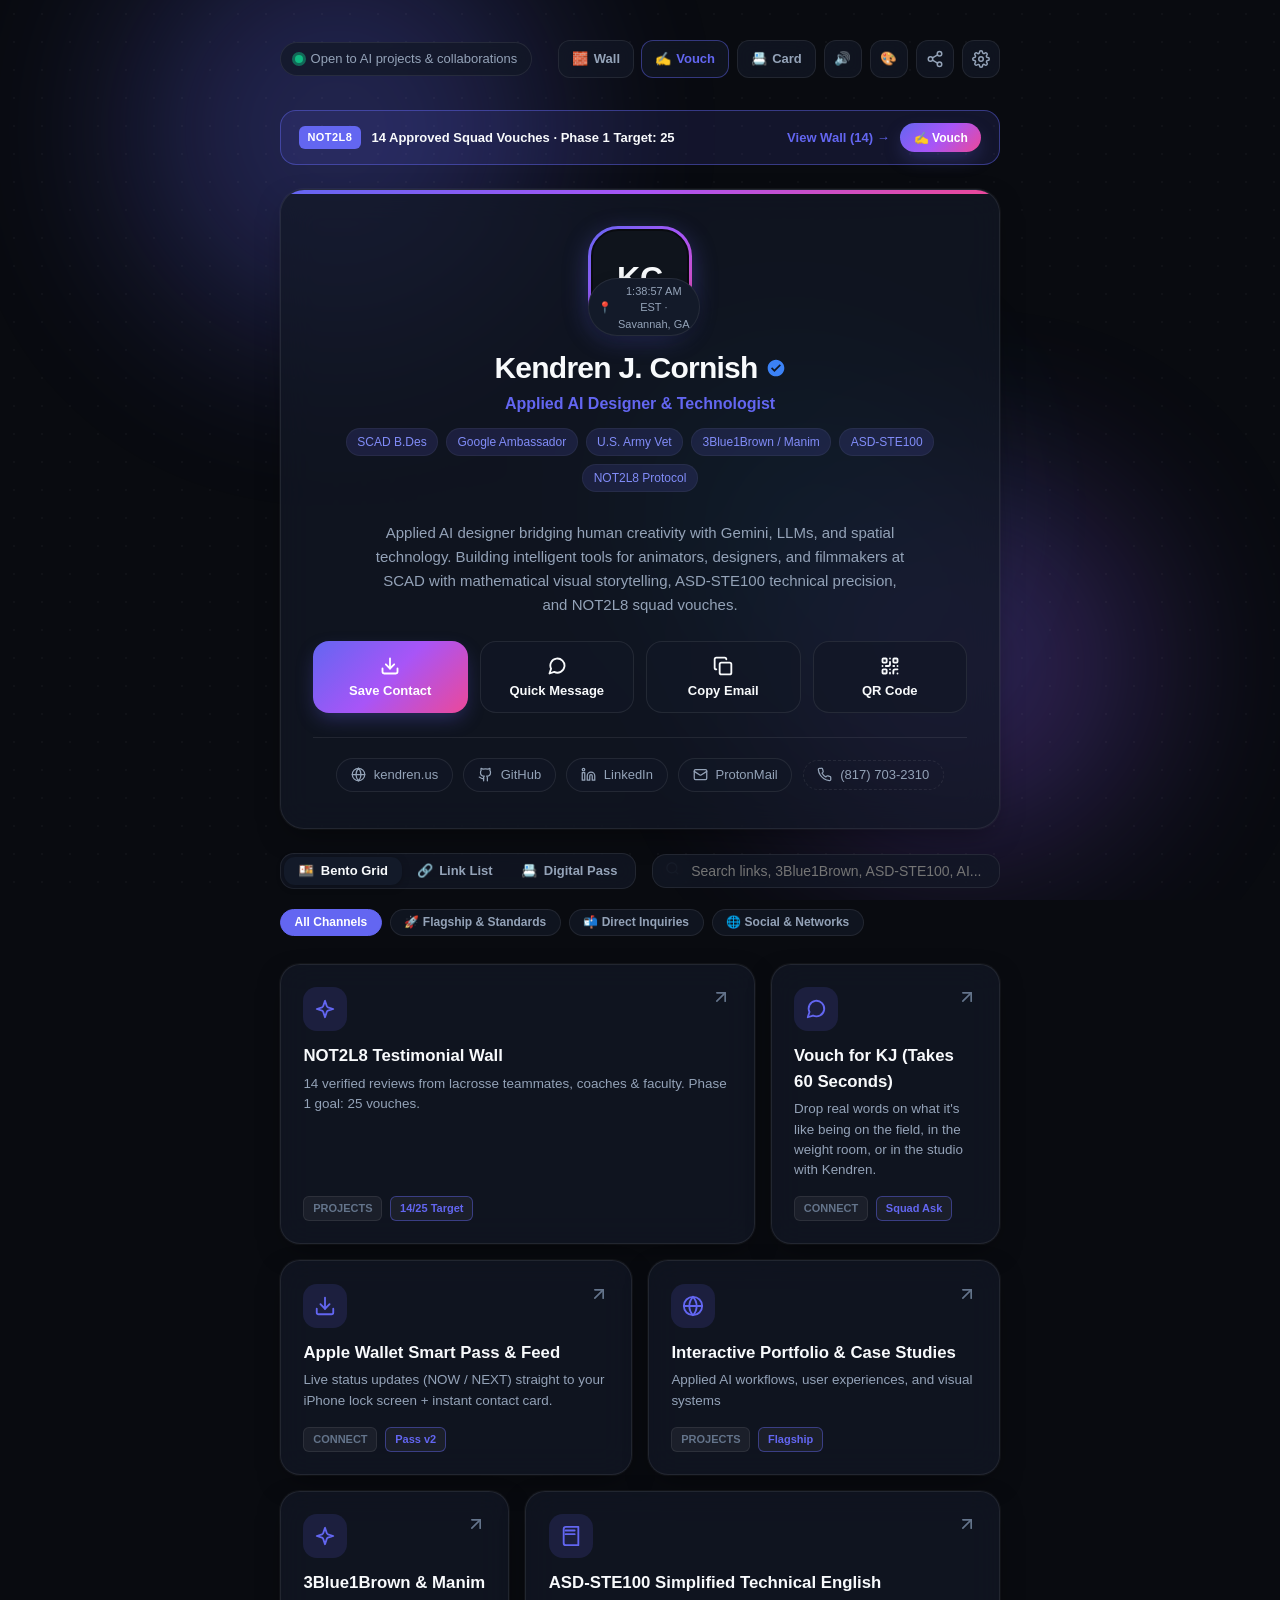
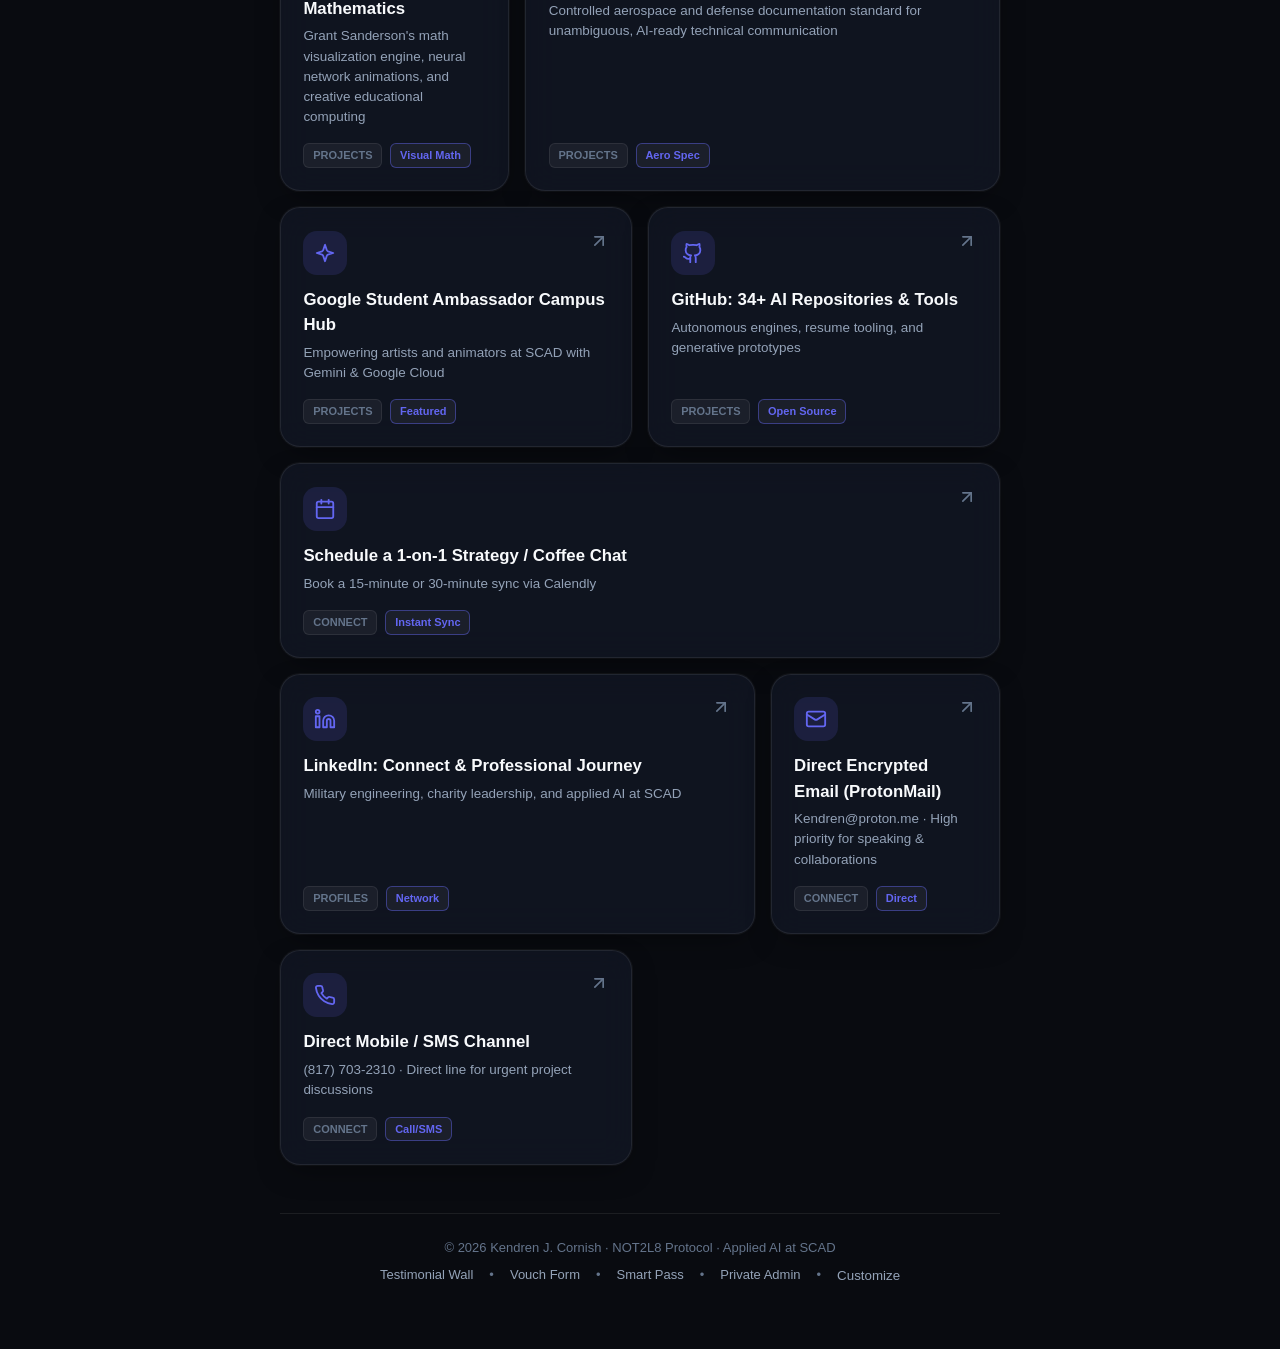
==== commit be4f8694: "feat: implement NOT2L8 Vouch + Wallet Pass System protocol (/vouch, /wall, /card, /admin, /api/statu" ====
--- a/index.html
+++ b/index.html
@@ -42,6 +42,15 @@
       </div>
 
       <div class="nav-actions">
+        <a href="/wall" class="icon-btn" title="Testimonial Wall" style="width: auto; padding: 0 0.8rem; font-size: 0.8125rem; font-weight: 700; text-decoration: none; display: flex; align-items: center; gap: 0.35rem;">
+          <span>🧱</span> Wall
+        </a>
+        <a href="/vouch" class="icon-btn" title="Vouch for KJ" style="width: auto; padding: 0 0.8rem; font-size: 0.8125rem; font-weight: 700; text-decoration: none; display: flex; align-items: center; gap: 0.35rem; color: var(--accent-primary); border-color: var(--border-hover);">
+          <span>✍️</span> Vouch
+        </a>
+        <a href="/card" class="icon-btn" title="Smart Card Pass" style="width: auto; padding: 0 0.8rem; font-size: 0.8125rem; font-weight: 700; text-decoration: none; display: flex; align-items: center; gap: 0.35rem;">
+          <span>📇</span> Card
+        </a>
         <button id="sound-toggle-btn" class="icon-btn" onclick="toggleSound()" title="Toggle Sound Feedback">
           🔊
         </button>
@@ -56,6 +65,18 @@
         </button>
       </div>
     </header>
+
+    <!-- NOT2L8 Protocol Active Banner -->
+    <div style="background: rgba(99, 102, 241, 0.12); border: 1px solid var(--border-hover); border-radius: 16px; padding: 0.75rem 1.1rem; margin-bottom: 1.5rem; display: flex; align-items: center; justify-content: space-between; gap: 0.75rem; flex-wrap: wrap;">
+      <div style="display: flex; align-items: center; gap: 0.65rem; font-size: 0.8125rem;">
+        <span style="background: var(--accent-primary); color: #fff; font-size: 0.6875rem; font-weight: 800; padding: 0.2rem 0.55rem; border-radius: 6px; letter-spacing: 0.04em;">NOT2L8</span>
+        <span style="color: var(--text-primary); font-weight: 600;">14 Approved Squad Vouches · Phase 1 Target: 25</span>
+      </div>
+      <div style="display: flex; align-items: center; gap: 0.65rem;">
+        <a href="/wall" style="font-size: 0.8125rem; color: var(--accent-primary); font-weight: 700; text-decoration: none;">View Wall (14) →</a>
+        <a href="/vouch" class="cta-button primary" style="width: auto; padding: 0.35rem 0.85rem; border-radius: 9999px; font-size: 0.75rem; font-weight: 700; text-decoration: none;">✍️ Vouch</a>
+      </div>
+    </div>
 
     <!-- Hero Card Profile Hub -->
     <section class="hero-card">
@@ -84,6 +105,7 @@
             <span class="chip">U.S. Army Vet</span>
             <span class="chip">3Blue1Brown / Manim</span>
             <span class="chip">ASD-STE100 Spec</span>
+            <span class="chip" style="color: var(--accent-primary); border-color: var(--border-hover);">NOT2L8 Protocol</span>
           </div>
         </div>
 
@@ -194,13 +216,17 @@
 
     <!-- Footer -->
     <footer class="page-footer">
-      <p>© 2026 Kendren J. Cornish · Applied Artificial Intelligence at SCAD</p>
+      <p>© 2026 Kendren J. Cornish · NOT2L8 Protocol · Applied AI at SCAD</p>
       <div class="footer-meta">
-        <button class="footer-link" style="background:none; border:none; cursor:pointer;" onclick="openCustomizer()">Customize Page</button>
+        <a href="/wall" class="footer-link">Testimonial Wall</a>
         <span>•</span>
-        <button class="footer-link" style="background:none; border:none; cursor:pointer;" onclick="downloadVCard()">Download vCard</button>
+        <a href="/vouch" class="footer-link">Vouch Form</a>
         <span>•</span>
-        <button class="footer-link" style="background:none; border:none; cursor:pointer;" onclick="cycleTheme()">Themes</button>
+        <a href="/card" class="footer-link">Smart Pass</a>
+        <span>•</span>
+        <a href="/admin" class="footer-link">Private Admin</a>
+        <span>•</span>
+        <button class="footer-link" style="background:none; border:none; cursor:pointer;" onclick="openCustomizer()">Customize</button>
       </div>
     </footer>
 
